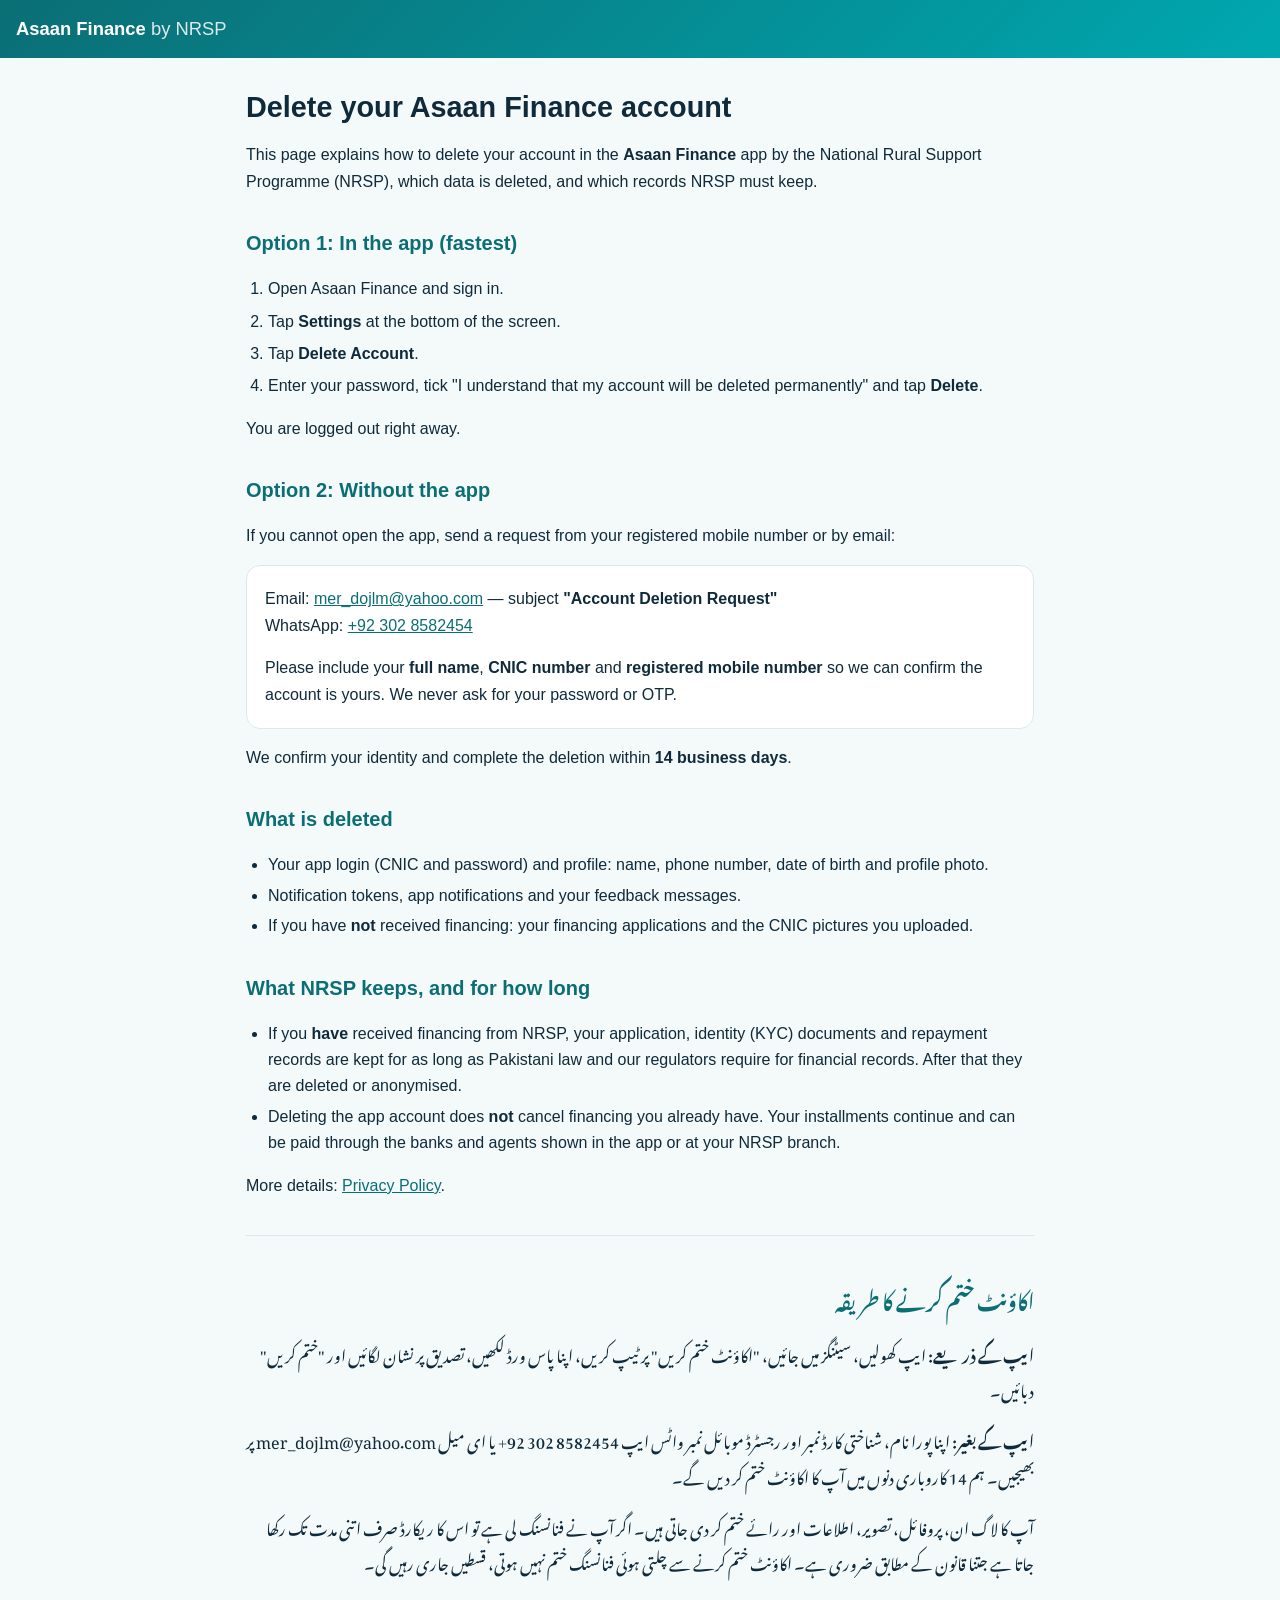
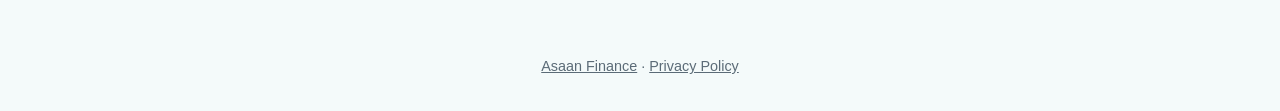
==== docs/delete-account.html @ 81b17ba1 "Add public privacy policy and account deletion pages (GitHub Pages) docs/ is served by GitHub Pages " ====
<!DOCTYPE html>
<html lang="en">
<head>
<meta charset="UTF-8">
<meta name="viewport" content="width=device-width, initial-scale=1.0">
<title>Delete Your Account - Asaan Finance (NRSP)</title>
<meta name="description" content="How to delete your Asaan Finance account and data, what is deleted and what NRSP keeps.">
<link rel="preconnect" href="https://fonts.googleapis.com">
<link href="https://fonts.googleapis.com/css2?family=Noto+Nastaliq+Urdu:wght@400;600&display=swap" rel="stylesheet">
<link rel="stylesheet" href="style.css">
</head>
<body>
<header class="top">
  <a class="brand" href="index.html">Asaan Finance <span>by NRSP</span></a>
</header>
<main>
<h1>Delete your Asaan Finance account</h1>
<p>This page explains how to delete your account in the <strong>Asaan Finance</strong> app by the National Rural Support Programme (NRSP), which data is deleted, and which records NRSP must keep.</p>

<h2>Option 1: In the app (fastest)</h2>
<ol class="steps">
  <li>Open Asaan Finance and sign in.</li>
  <li>Tap <strong>Settings</strong> at the bottom of the screen.</li>
  <li>Tap <strong>Delete Account</strong>.</li>
  <li>Enter your password, tick &quot;I understand that my account will be deleted permanently&quot; and tap <strong>Delete</strong>.</li>
</ol>
<p>You are logged out right away.</p>

<h2>Option 2: Without the app</h2>
<p>If you cannot open the app, send a request from your registered mobile number or by email:</p>
<div class="card">
  <p>Email: <a href="mailto:mer_dojlm@yahoo.com?subject=Account%20Deletion%20Request">mer_dojlm@yahoo.com</a> &mdash; subject <strong>&quot;Account Deletion Request&quot;</strong><br>
  WhatsApp: <a href="https://wa.me/923028582454">+92 302 8582454</a></p>
  <p>Please include your <strong>full name</strong>, <strong>CNIC number</strong> and <strong>registered mobile number</strong> so we can confirm the account is yours. We never ask for your password or OTP.</p>
</div>
<p>We confirm your identity and complete the deletion within <strong>14 business days</strong>.</p>

<h2>What is deleted</h2>
<ul>
  <li>Your app login (CNIC and password) and profile: name, phone number, date of birth and profile photo.</li>
  <li>Notification tokens, app notifications and your feedback messages.</li>
  <li>If you have <strong>not</strong> received financing: your financing applications and the CNIC pictures you uploaded.</li>
</ul>

<h2>What NRSP keeps, and for how long</h2>
<ul>
  <li>If you <strong>have</strong> received financing from NRSP, your application, identity (KYC) documents and repayment records are kept for as long as Pakistani law and our regulators require for financial records. After that they are deleted or anonymised.</li>
  <li>Deleting the app account does <strong>not</strong> cancel financing you already have. Your installments continue and can be paid through the banks and agents shown in the app or at your NRSP branch.</li>
</ul>

<p>More details: <a href="privacy-policy.html">Privacy Policy</a>.</p>

<section class="ur" dir="rtl" lang="ur">
  <h2>اکاؤنٹ ختم کرنے کا طریقہ</h2>
  <p><strong>ایپ کے ذریعے:</strong> ایپ کھولیں، سیٹنگز میں جائیں، &quot;اکاؤنٹ ختم کریں&quot; پر ٹیپ کریں، اپنا پاس ورڈ لکھیں، تصدیق پر نشان لگائیں اور &quot;ختم کریں&quot; دبائیں۔</p>
  <p><strong>ایپ کے بغیر:</strong> اپنا پورا نام، شناختی کارڈ نمبر اور رجسٹرڈ موبائل نمبر واٹس ایپ <span dir="ltr">+92 302 8582454</span> یا ای میل <span dir="ltr">mer_dojlm@yahoo.com</span> پر بھیجیں۔ ہم 14 کاروباری دنوں میں آپ کا اکاؤنٹ ختم کر دیں گے۔</p>
  <p>آپ کا لاگ ان، پروفائل، تصویر، اطلاعات اور رائے ختم کر دی جاتی ہیں۔ اگر آپ نے فنانسنگ لی ہے تو اس کا ریکارڈ صرف اتنی مدت تک رکھا جاتا ہے جتنا قانون کے مطابق ضروری ہے۔ اکاؤنٹ ختم کرنے سے چلتی ہوئی فنانسنگ ختم نہیں ہوتی، قسطیں جاری رہیں گی۔</p>
</section>
</main>
<footer class="foot"><a href="index.html">Asaan Finance</a> &middot; <a href="privacy-policy.html">Privacy Policy</a></footer>
</body>
</html>
---- docs/style.css ----
/* Asaan Finance public pages (GitHub Pages) */
:root {
  --bg: #f4fafa;
  --card: #ffffff;
  --text: #0f2a3a;
  --muted: #5b6b77;
  --teal: #0b6e75;
  --teal-2: #00a8b0;
  --line: #dce9ea;
}
@media (prefers-color-scheme: dark) {
  :root {
    --bg: #101719;
    --card: #182225;
    --text: #e8eef1;
    --muted: #9fb0ba;
    --teal: #57d0d6;
    --teal-2: #2fc9cf;
    --line: #26363a;
  }
}
* { box-sizing: border-box; }
body {
  margin: 0;
  background: var(--bg);
  color: var(--text);
  font: 16px/1.65 "Segoe UI", Roboto, Arial, sans-serif;
}
.top {
  background: linear-gradient(135deg, #0b6e75, #00a8b0);
  padding: 14px 16px;
}
.brand { color: #fff; font-weight: 700; font-size: 1.15rem; text-decoration: none; }
.brand span { font-weight: 400; opacity: .85; }
main { max-width: 820px; margin: 0 auto; padding: 24px 16px 40px; }
h1 { font-size: 1.8rem; line-height: 1.25; margin: 8px 0 12px; }
h2 { font-size: 1.25rem; margin: 32px 0 10px; color: var(--teal); }
h3 { font-size: 1.05rem; margin: 20px 0 6px; }
a { color: var(--teal); }
ul, ol { padding-inline-start: 22px; }
li { margin: 4px 0; }
.muted { color: var(--muted); }
.card {
  background: var(--card);
  border: 1px solid var(--line);
  border-radius: 14px;
  padding: 4px 18px;
}
.steps li { margin: 6px 0; }
.hero p { font-size: 1.05rem; }
.links { display: grid; grid-template-columns: repeat(auto-fit, minmax(240px, 1fr)); gap: 12px; margin-top: 20px; }
.tile {
  display: block;
  background: var(--card);
  border: 1px solid var(--line);
  border-radius: 14px;
  padding: 16px 18px;
  text-decoration: none;
  color: var(--text);
}
.tile strong { display: block; color: var(--teal); font-size: 1.05rem; }
.tile span { color: var(--muted); font-size: .95rem; }
.ur {
  font-family: "Noto Nastaliq Urdu", "Jameel Noori Nastaleeq", serif;
  line-height: 2.2;
}
section.ur {
  margin-top: 36px;
  border-top: 1px solid var(--line);
  padding-top: 8px;
}
.hero .ur { font-size: 1.4rem; color: var(--teal); margin-top: 6px; }
.foot { text-align: center; color: var(--muted); font-size: .9rem; padding: 20px 16px 32px; }
.foot a { color: var(--muted); }
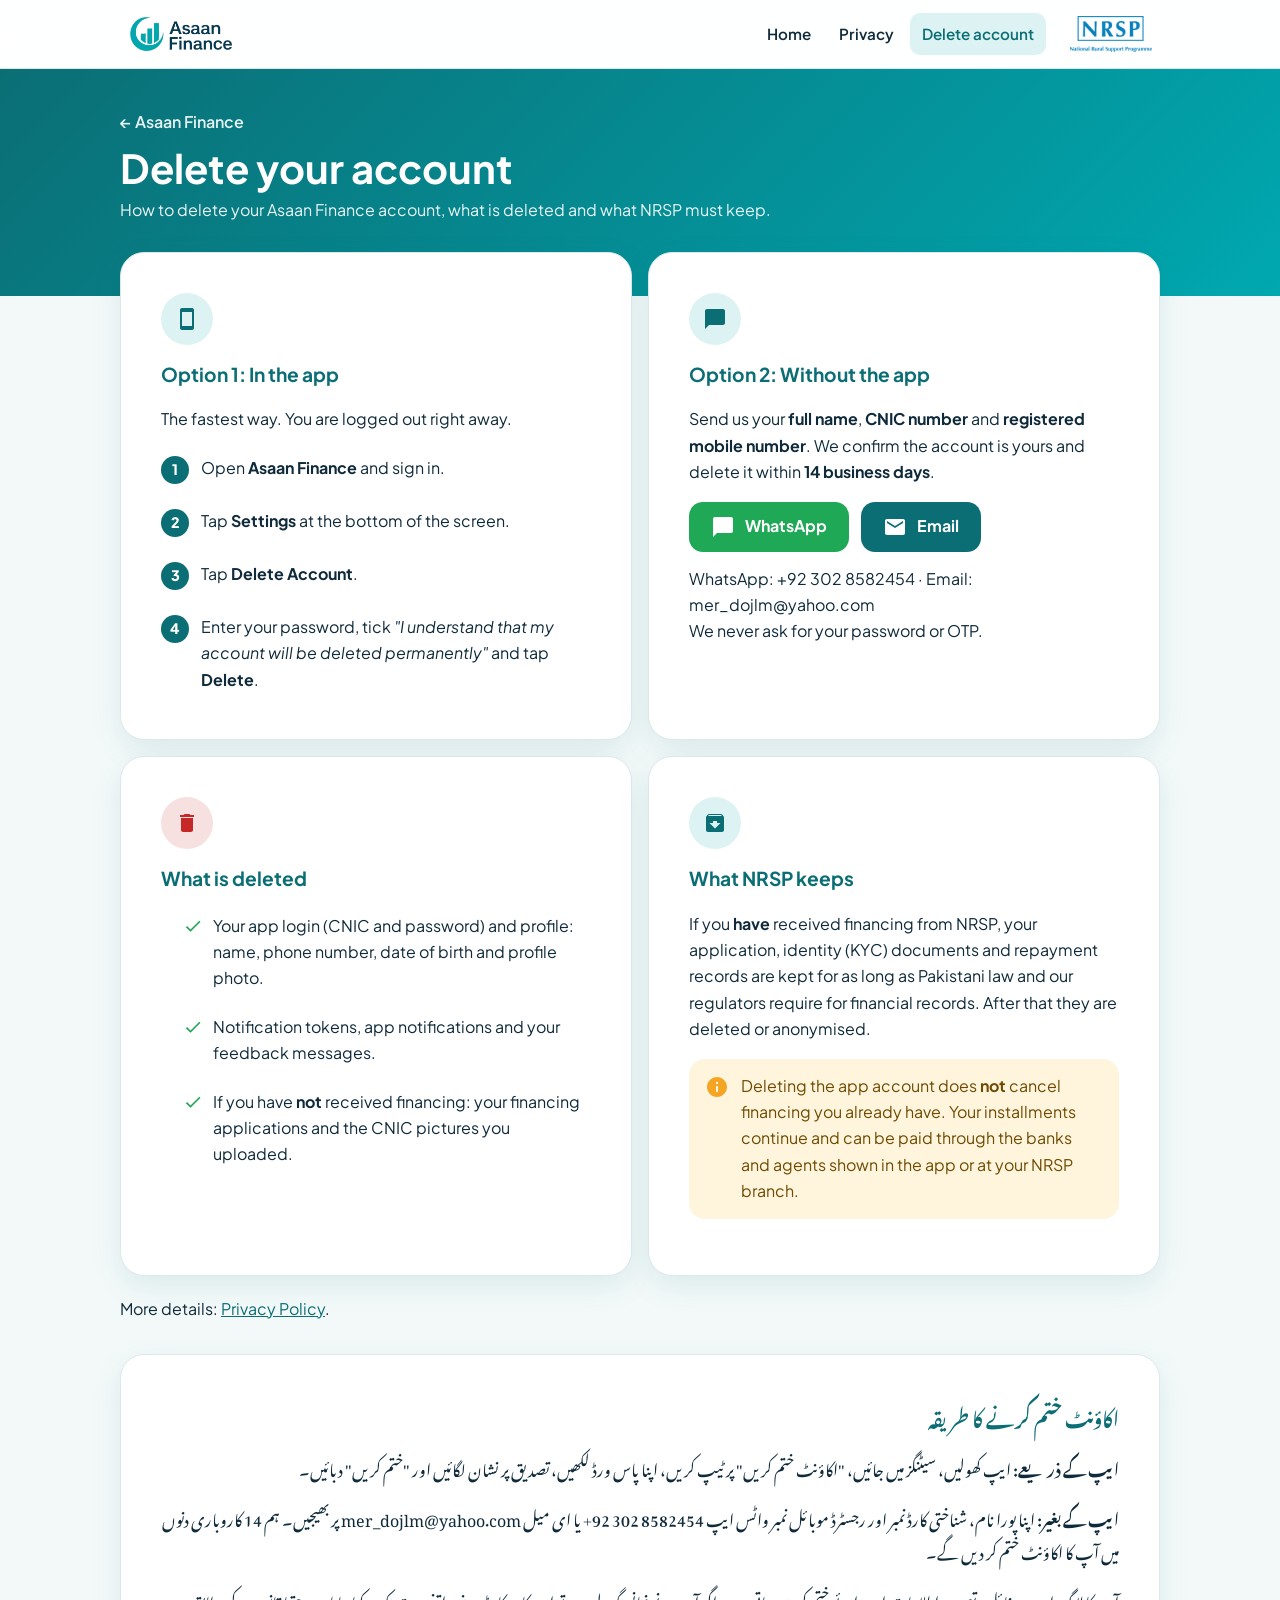
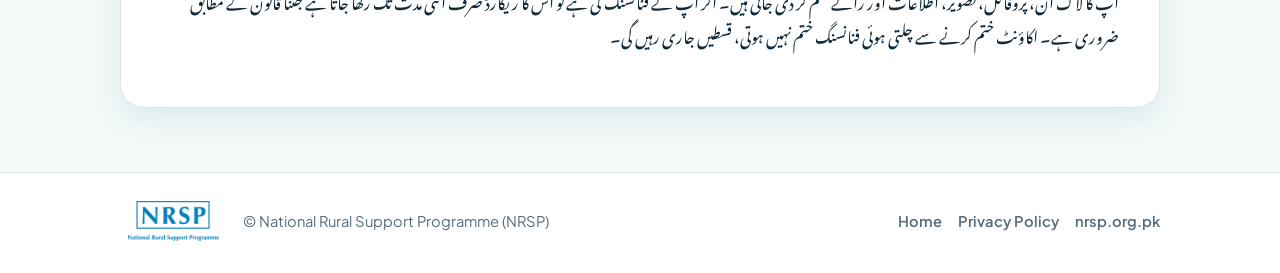
==== commit 8824d1fd: "Redesign the public pages in the app's look, with NRSP branding - Home page: teal hero with app scre" ====
--- a/docs/delete-account.html
+++ b/docs/delete-account.html
@@ -3,60 +3,114 @@
 <head>
 <meta charset="UTF-8">
 <meta name="viewport" content="width=device-width, initial-scale=1.0">
-<title>Delete Your Account - Asaan Finance (NRSP)</title>
+<title>Delete Your Account - Asaan Finance by NRSP</title>
 <meta name="description" content="How to delete your Asaan Finance account and data, what is deleted and what NRSP keeps.">
+<meta name="theme-color" content="#0b6e75">
+<link rel="icon" type="image/png" href="assets/favicon.png">
+<link rel="apple-touch-icon" href="assets/apple-touch-icon.png">
 <link rel="preconnect" href="https://fonts.googleapis.com">
-<link href="https://fonts.googleapis.com/css2?family=Noto+Nastaliq+Urdu:wght@400;600&display=swap" rel="stylesheet">
+<link rel="preconnect" href="https://fonts.gstatic.com" crossorigin>
+<link href="https://fonts.googleapis.com/css2?family=Plus+Jakarta+Sans:wght@400;500;600;700;800&family=Noto+Nastaliq+Urdu:wght@500;700&display=swap" rel="stylesheet">
 <link rel="stylesheet" href="style.css">
 </head>
 <body>
-<header class="top">
-  <a class="brand" href="index.html">Asaan Finance <span>by NRSP</span></a>
+<svg width="0" height="0" style="position:absolute" aria-hidden="true">
+  <symbol id="i-phone" viewBox="0 0 24 24"><path d="M17 1.01 7 1c-1.1 0-2 .9-2 2v18c0 1.1.9 2 2 2h10c1.1 0 2-.9 2-2V3c0-1.1-.9-1.99-2-1.99zM17 19H7V5h10v14z"/></symbol>
+  <symbol id="i-chat" viewBox="0 0 24 24"><path d="M20 2H4c-1.1 0-1.99.9-1.99 2L2 22l4-4h14c1.1 0 2-.9 2-2V4c0-1.1-.9-2-2-2z"/></symbol>
+  <symbol id="i-mail" viewBox="0 0 24 24"><path d="M20 4H4c-1.1 0-1.99.9-1.99 2L2 18c0 1.1.9 2 2 2h16c1.1 0 2-.9 2-2V6c0-1.1-.9-2-2-2zm0 4-8 5-8-5V6l8 5 8-5v2z"/></symbol>
+  <symbol id="i-check" viewBox="0 0 24 24"><path d="M9 16.17 4.83 12l-1.42 1.41L9 19 21 7l-1.41-1.41z"/></symbol>
+  <symbol id="i-info" viewBox="0 0 24 24"><path d="M12 2C6.48 2 2 6.48 2 12s4.48 10 10 10 10-4.48 10-10S17.52 2 12 2zm1 15h-2v-6h2v6zm0-8h-2V7h2v2z"/></symbol>
+  <symbol id="i-trash" viewBox="0 0 24 24"><path d="M6 19c0 1.1.9 2 2 2h8c1.1 0 2-.9 2-2V7H6v12zM19 4h-3.5l-1-1h-5l-1 1H5v2h14V4z"/></symbol>
+  <symbol id="i-archive" viewBox="0 0 24 24"><path d="M20.54 5.23 19.15 3.55C18.88 3.21 18.47 3 18 3H6c-.47 0-.88.21-1.16.55L3.46 5.23C3.17 5.57 3 6.02 3 6.5V19c0 1.1.9 2 2 2h14c1.1 0 2-.9 2-2V6.5c0-.48-.17-.93-.46-1.27zM12 17.5 6.5 12H10v-2h4v2h3.5L12 17.5zM5.12 5l.81-1h12l.94 1H5.12z"/></symbol>
+</svg>
+
+<header class="site-header">
+  <div class="wrap">
+    <a class="logo-chip" href="index.html" aria-label="Asaan Finance home"><img src="assets/asaan-finance-logo.png" alt="Asaan Finance"></a>
+    <nav class="nav" aria-label="Main">
+      <a href="index.html">Home</a>
+      <a href="privacy-policy.html">Privacy</a>
+      <a href="delete-account.html" aria-current="page">Delete account</a>
+    </nav>
+    <span class="nrsp-chip"><img src="assets/nrsp-logo.png" alt="National Rural Support Programme (NRSP)"></span>
+  </div>
 </header>
-<main>
-<h1>Delete your Asaan Finance account</h1>
-<p>This page explains how to delete your account in the <strong>Asaan Finance</strong> app by the National Rural Support Programme (NRSP), which data is deleted, and which records NRSP must keep.</p>
 
-<h2>Option 1: In the app (fastest)</h2>
-<ol class="steps">
-  <li>Open Asaan Finance and sign in.</li>
-  <li>Tap <strong>Settings</strong> at the bottom of the screen.</li>
-  <li>Tap <strong>Delete Account</strong>.</li>
-  <li>Enter your password, tick &quot;I understand that my account will be deleted permanently&quot; and tap <strong>Delete</strong>.</li>
-</ol>
-<p>You are logged out right away.</p>
+<section class="page-hero">
+  <div class="wrap">
+    <a class="back" href="index.html">&larr; Asaan Finance</a>
+    <h1>Delete your account</h1>
+    <p>How to delete your Asaan Finance account, what is deleted and what NRSP must keep.</p>
+  </div>
+</section>
 
-<h2>Option 2: Without the app</h2>
-<p>If you cannot open the app, send a request from your registered mobile number or by email:</p>
-<div class="card">
-  <p>Email: <a href="mailto:mer_dojlm@yahoo.com?subject=Account%20Deletion%20Request">mer_dojlm@yahoo.com</a> &mdash; subject <strong>&quot;Account Deletion Request&quot;</strong><br>
-  WhatsApp: <a href="https://wa.me/923028582454">+92 302 8582454</a></p>
-  <p>Please include your <strong>full name</strong>, <strong>CNIC number</strong> and <strong>registered mobile number</strong> so we can confirm the account is yours. We never ask for your password or OTP.</p>
-</div>
-<p>We confirm your identity and complete the deletion within <strong>14 business days</strong>.</p>
+<main class="wrap doc">
+  <div class="grid grid-2">
+    <article class="doc-card">
+      <span class="icon-circle"><svg class="icon"><use href="#i-phone"/></svg></span>
+      <h2 style="margin-top:14px">Option 1: In the app</h2>
+      <p class="muted">The fastest way. You are logged out right away.</p>
+      <ol class="list-steps">
+        <li><span class="num">1</span><div>Open <strong>Asaan Finance</strong> and sign in.</div></li>
+        <li><span class="num">2</span><div>Tap <strong>Settings</strong> at the bottom of the screen.</div></li>
+        <li><span class="num">3</span><div>Tap <strong>Delete Account</strong>.</div></li>
+        <li><span class="num">4</span><div>Enter your password, tick <em>&quot;I understand that my account will be deleted permanently&quot;</em> and tap <strong>Delete</strong>.</div></li>
+      </ol>
+    </article>
 
-<h2>What is deleted</h2>
-<ul>
-  <li>Your app login (CNIC and password) and profile: name, phone number, date of birth and profile photo.</li>
-  <li>Notification tokens, app notifications and your feedback messages.</li>
-  <li>If you have <strong>not</strong> received financing: your financing applications and the CNIC pictures you uploaded.</li>
-</ul>
+    <article class="doc-card">
+      <span class="icon-circle"><svg class="icon"><use href="#i-chat"/></svg></span>
+      <h2 style="margin-top:14px">Option 2: Without the app</h2>
+      <p class="muted">Send us your <strong>full name</strong>, <strong>CNIC number</strong> and <strong>registered mobile number</strong>. We confirm the account is yours and delete it within <strong>14 business days</strong>.</p>
+      <div class="btns" style="margin-top:16px">
+        <a class="btn btn-green" href="https://wa.me/923028582454?text=Account%20Deletion%20Request"><svg class="icon"><use href="#i-chat"/></svg>WhatsApp</a>
+        <a class="btn btn-teal" href="mailto:mer_dojlm@yahoo.com?subject=Account%20Deletion%20Request"><svg class="icon"><use href="#i-mail"/></svg>Email</a>
+      </div>
+      <p class="muted" style="margin-top:14px">WhatsApp: +92 302 8582454 &middot; Email: mer_dojlm@yahoo.com<br>We never ask for your password or OTP.</p>
+    </article>
+  </div>
 
-<h2>What NRSP keeps, and for how long</h2>
-<ul>
-  <li>If you <strong>have</strong> received financing from NRSP, your application, identity (KYC) documents and repayment records are kept for as long as Pakistani law and our regulators require for financial records. After that they are deleted or anonymised.</li>
-  <li>Deleting the app account does <strong>not</strong> cancel financing you already have. Your installments continue and can be paid through the banks and agents shown in the app or at your NRSP branch.</li>
-</ul>
+  <div class="grid grid-2" style="margin-top:16px">
+    <article class="doc-card">
+      <span class="icon-circle red"><svg class="icon"><use href="#i-trash"/></svg></span>
+      <h2 style="margin-top:14px">What is deleted</h2>
+      <ul class="checks">
+        <li><svg class="icon"><use href="#i-check"/></svg><span>Your app login (CNIC and password) and profile: name, phone number, date of birth and profile photo.</span></li>
+        <li><svg class="icon"><use href="#i-check"/></svg><span>Notification tokens, app notifications and your feedback messages.</span></li>
+        <li><svg class="icon"><use href="#i-check"/></svg><span>If you have <strong>not</strong> received financing: your financing applications and the CNIC pictures you uploaded.</span></li>
+      </ul>
+    </article>
 
-<p>More details: <a href="privacy-policy.html">Privacy Policy</a>.</p>
+    <article class="doc-card">
+      <span class="icon-circle"><svg class="icon"><use href="#i-archive"/></svg></span>
+      <h2 style="margin-top:14px">What NRSP keeps</h2>
+      <p>If you <strong>have</strong> received financing from NRSP, your application, identity (KYC) documents and repayment records are kept for as long as Pakistani law and our regulators require for financial records. After that they are deleted or anonymised.</p>
+      <div class="note"><svg class="icon"><use href="#i-info"/></svg><div>Deleting the app account does <strong>not</strong> cancel financing you already have. Your installments continue and can be paid through the banks and agents shown in the app or at your NRSP branch.</div></div>
+    </article>
+  </div>
 
-<section class="ur" dir="rtl" lang="ur">
-  <h2>اکاؤنٹ ختم کرنے کا طریقہ</h2>
-  <p><strong>ایپ کے ذریعے:</strong> ایپ کھولیں، سیٹنگز میں جائیں، &quot;اکاؤنٹ ختم کریں&quot; پر ٹیپ کریں، اپنا پاس ورڈ لکھیں، تصدیق پر نشان لگائیں اور &quot;ختم کریں&quot; دبائیں۔</p>
-  <p><strong>ایپ کے بغیر:</strong> اپنا پورا نام، شناختی کارڈ نمبر اور رجسٹرڈ موبائل نمبر واٹس ایپ <span dir="ltr">+92 302 8582454</span> یا ای میل <span dir="ltr">mer_dojlm@yahoo.com</span> پر بھیجیں۔ ہم 14 کاروباری دنوں میں آپ کا اکاؤنٹ ختم کر دیں گے۔</p>
-  <p>آپ کا لاگ ان، پروفائل، تصویر، اطلاعات اور رائے ختم کر دی جاتی ہیں۔ اگر آپ نے فنانسنگ لی ہے تو اس کا ریکارڈ صرف اتنی مدت تک رکھا جاتا ہے جتنا قانون کے مطابق ضروری ہے۔ اکاؤنٹ ختم کرنے سے چلتی ہوئی فنانسنگ ختم نہیں ہوتی، قسطیں جاری رہیں گی۔</p>
-</section>
+  <p style="margin-top:20px">More details: <a href="privacy-policy.html">Privacy Policy</a>.</p>
+
+  <section class="ur-block" dir="rtl" lang="ur">
+    <article class="doc-card ur">
+      <h2 style="margin-top:0">اکاؤنٹ ختم کرنے کا طریقہ</h2>
+      <p><strong>ایپ کے ذریعے:</strong> ایپ کھولیں، سیٹنگز میں جائیں، &quot;اکاؤنٹ ختم کریں&quot; پر ٹیپ کریں، اپنا پاس ورڈ لکھیں، تصدیق پر نشان لگائیں اور &quot;ختم کریں&quot; دبائیں۔</p>
+      <p><strong>ایپ کے بغیر:</strong> اپنا پورا نام، شناختی کارڈ نمبر اور رجسٹرڈ موبائل نمبر واٹس ایپ <bdi dir="ltr" style="white-space:nowrap">+92 302 8582454</bdi> یا ای میل <bdi dir="ltr">mer_dojlm@yahoo.com</bdi> پر بھیجیں۔ ہم 14 کاروباری دنوں میں آپ کا اکاؤنٹ ختم کر دیں گے۔</p>
+      <p>آپ کا لاگ ان، پروفائل، تصویر، اطلاعات اور رائے ختم کر دی جاتی ہیں۔ اگر آپ نے فنانسنگ لی ہے تو اس کا ریکارڈ صرف اتنی مدت تک رکھا جاتا ہے جتنا قانون کے مطابق ضروری ہے۔ اکاؤنٹ ختم کرنے سے چلتی ہوئی فنانسنگ ختم نہیں ہوتی، قسطیں جاری رہیں گی۔</p>
+    </article>
+  </section>
 </main>
-<footer class="foot"><a href="index.html">Asaan Finance</a> &middot; <a href="privacy-policy.html">Privacy Policy</a></footer>
+
+<footer class="site-footer">
+  <div class="wrap">
+    <span class="chip"><img src="assets/nrsp-logo.png" alt="National Rural Support Programme (NRSP)"></span>
+    <span>&copy; National Rural Support Programme (NRSP)</span>
+    <nav aria-label="Footer">
+      <a href="index.html">Home</a>
+      <a href="privacy-policy.html">Privacy Policy</a>
+      <a href="https://nrsp.org.pk">nrsp.org.pk</a>
+    </nav>
+  </div>
+</footer>
 </body>
 </html>
--- a/docs/style.css
+++ b/docs/style.css
@@ -1,74 +1,275 @@
-/* Asaan Finance public pages (GitHub Pages) */
+/* Asaan Finance public pages (GitHub Pages). Same look as the app: teal gradient, rounded cards,
+   soft teal icon circles, amber notes. Light and dark mode. */
 :root {
-  --bg: #f4fafa;
-  --card: #ffffff;
+  --bg: #f3f9f9;
+  --surface: #ffffff;
+  --surface-2: #e9f6f6;
   --text: #0f2a3a;
-  --muted: #5b6b77;
-  --teal: #0b6e75;
-  --teal-2: #00a8b0;
-  --line: #dce9ea;
+  --muted: #586b78;
+  --line: #dbe9ea;
+  --teal: #00a8b0;
+  --teal-deep: #0b6e75;
+  --teal-soft: #ddf3f3;
+  --on-teal: #ffffff;
+  --amber-bg: #fff5dd;
+  --amber-text: #6f4a00;
+  --amber-icon: #f5a524;
+  --green: #1fa855;
+  --red: #c62828;
+  --shadow: 0 10px 30px rgba(11, 110, 117, .10);
+  --radius: 20px;
 }
 @media (prefers-color-scheme: dark) {
   :root {
-    --bg: #101719;
-    --card: #182225;
-    --text: #e8eef1;
-    --muted: #9fb0ba;
-    --teal: #57d0d6;
-    --teal-2: #2fc9cf;
-    --line: #26363a;
+    --bg: #0e1517;
+    --surface: #172225;
+    --surface-2: #1c2a2e;
+    --text: #e9f0f2;
+    --muted: #9fb1bb;
+    --line: #26373b;
+    --teal: #3ccfd5;
+    --teal-deep: #7fdcdf;
+    --teal-soft: #13353a;
+    --amber-bg: #2d2513;
+    --amber-text: #f2c875;
+    --red: #ef7c7c;
+    --shadow: 0 10px 30px rgba(0, 0, 0, .35);
   }
 }
+
 * { box-sizing: border-box; }
+html { scroll-behavior: smooth; }
 body {
   margin: 0;
   background: var(--bg);
   color: var(--text);
-  font: 16px/1.65 "Segoe UI", Roboto, Arial, sans-serif;
-}
-.top {
-  background: linear-gradient(135deg, #0b6e75, #00a8b0);
-  padding: 14px 16px;
-}
-.brand { color: #fff; font-weight: 700; font-size: 1.15rem; text-decoration: none; }
-.brand span { font-weight: 400; opacity: .85; }
-main { max-width: 820px; margin: 0 auto; padding: 24px 16px 40px; }
-h1 { font-size: 1.8rem; line-height: 1.25; margin: 8px 0 12px; }
-h2 { font-size: 1.25rem; margin: 32px 0 10px; color: var(--teal); }
-h3 { font-size: 1.05rem; margin: 20px 0 6px; }
-a { color: var(--teal); }
-ul, ol { padding-inline-start: 22px; }
-li { margin: 4px 0; }
-.muted { color: var(--muted); }
-.card {
-  background: var(--card);
-  border: 1px solid var(--line);
-  border-radius: 14px;
-  padding: 4px 18px;
-}
-.steps li { margin: 6px 0; }
-.hero p { font-size: 1.05rem; }
-.links { display: grid; grid-template-columns: repeat(auto-fit, minmax(240px, 1fr)); gap: 12px; margin-top: 20px; }
-.tile {
-  display: block;
-  background: var(--card);
-  border: 1px solid var(--line);
-  border-radius: 14px;
-  padding: 16px 18px;
-  text-decoration: none;
-  color: var(--text);
-}
-.tile strong { display: block; color: var(--teal); font-size: 1.05rem; }
-.tile span { color: var(--muted); font-size: .95rem; }
+  font: 16px/1.65 "Plus Jakarta Sans", "Segoe UI", Roboto, Arial, sans-serif;
+  -webkit-font-smoothing: antialiased;
+}
+img { max-width: 100%; display: block; }
+a { color: var(--teal-deep); }
+.wrap { width: 100%; max-width: 1080px; margin: 0 auto; padding: 0 20px; }
 .ur {
   font-family: "Noto Nastaliq Urdu", "Jameel Noori Nastaleeq", serif;
-  line-height: 2.2;
-}
-section.ur {
-  margin-top: 36px;
-  border-top: 1px solid var(--line);
-  padding-top: 8px;
-}
-.hero .ur { font-size: 1.4rem; color: var(--teal); margin-top: 6px; }
-.foot { text-align: center; color: var(--muted); font-size: .9rem; padding: 20px 16px 32px; }
-.foot a { color: var(--muted); }
+  line-height: 2.1;
+}
+.icon { width: 24px; height: 24px; fill: currentColor; flex: none; }
+
+/* ---------- Header ---------- */
+.site-header {
+  position: sticky; top: 0; z-index: 10;
+  background: color-mix(in srgb, var(--surface) 92%, transparent);
+  backdrop-filter: blur(10px);
+  border-bottom: 1px solid var(--line);
+}
+.site-header .wrap { display: flex; align-items: center; gap: 16px; min-height: 68px; }
+.logo-chip {
+  display: inline-flex; align-items: center;
+  background: #fff; border-radius: 12px; padding: 6px 10px;
+}
+.logo-chip img { height: 34px; width: auto; }
+.nav { margin-left: auto; display: flex; gap: 4px; flex-wrap: wrap; }
+.nav a {
+  color: var(--text); text-decoration: none; font-weight: 600; font-size: .95rem;
+  padding: 8px 12px; border-radius: 10px;
+}
+.nav a:hover, .nav a[aria-current="page"] { background: var(--teal-soft); color: var(--teal-deep); }
+.nrsp-chip { display: none; }
+@media (max-width: 560px) {
+  .site-header .wrap { flex-wrap: wrap; gap: 6px; padding-top: 8px; padding-bottom: 6px; }
+  .logo-chip img { height: 30px; }
+  .nav { margin-left: 0; width: 100%; justify-content: space-between; flex-wrap: nowrap; }
+  .nav a { padding: 6px 10px; font-size: .9rem; }
+}
+@media (min-width: 860px) {
+  .nrsp-chip { display: inline-flex; background: #fff; border-radius: 10px; padding: 4px 8px; }
+  .nrsp-chip img { height: 36px; width: auto; }
+}
+
+/* ---------- Hero ---------- */
+.hero {
+  position: relative; overflow: hidden;
+  background: linear-gradient(135deg, #0b6e75 0%, #00a8b0 100%);
+  color: var(--on-teal);
+}
+.hero::before, .hero::after {
+  content: ""; position: absolute; border-radius: 50%;
+  background: rgba(255, 255, 255, .08);
+}
+.hero::before { width: 520px; height: 520px; right: -120px; top: -160px; }
+.hero::after { width: 300px; height: 300px; left: -120px; bottom: -160px; }
+.hero .wrap {
+  position: relative; z-index: 1;
+  display: grid; grid-template-columns: 1.05fr .95fr; gap: 24px; align-items: center;
+  padding-top: 56px; padding-bottom: 56px;
+}
+.pill {
+  display: inline-flex; align-items: center; gap: 8px;
+  background: rgba(255, 255, 255, .16); color: #fff;
+  padding: 6px 14px; border-radius: 999px; font-size: .9rem; font-weight: 600;
+}
+.hero h1 { font-size: clamp(2rem, 5vw, 3.2rem); line-height: 1.12; margin: 18px 0 6px; letter-spacing: -.02em; }
+.hero .ur { font-size: clamp(1.4rem, 3.4vw, 2rem); margin: 0 0 10px; opacity: .95; text-align: left; }
+.hero p.lead { font-size: 1.1rem; max-width: 520px; opacity: .95; margin: 0 0 24px; }
+.btns { display: flex; gap: 12px; flex-wrap: wrap; }
+.btn {
+  display: inline-flex; align-items: center; gap: 10px;
+  min-height: 50px; padding: 0 22px; border-radius: 14px;
+  font-weight: 700; text-decoration: none; font-size: 1rem;
+}
+.btn-white { background: #fff; color: #0b6e75; box-shadow: 0 8px 20px rgba(0, 0, 0, .15); }
+.btn-ghost { border: 2px solid rgba(255, 255, 255, .7); color: #fff; }
+.btn-teal { background: var(--teal-deep); color: #fff; }
+@media (prefers-color-scheme: dark) { .btn-teal { background: #0b6e75; } }
+.btn-green { background: var(--green); color: #fff; }
+.btn small { display: block; font-size: .72rem; font-weight: 600; opacity: .8; line-height: 1; }
+.btn span { line-height: 1.15; }
+.phones { position: relative; height: 470px; }
+.phones img {
+  position: absolute; width: 210px; height: auto;
+  filter: drop-shadow(0 18px 30px rgba(0, 0, 0, .25));
+}
+.phones .p1 { left: 4%; top: 46px; transform: rotate(-6deg); }
+.phones .p2 { left: 32%; top: 0; z-index: 2; width: 230px; }
+.phones .p3 { left: 62%; top: 46px; transform: rotate(6deg); }
+@media (max-width: 860px) {
+  .hero .wrap { grid-template-columns: 1fr; padding-top: 40px; padding-bottom: 32px; }
+  .phones { height: 360px; }
+  .phones img { width: 160px; }
+  .phones .p2 { width: 175px; }
+}
+@media (max-width: 480px) {
+  .phones { height: 300px; }
+  .phones img { width: 130px; }
+  .phones .p2 { width: 145px; left: 30%; }
+  .phones .p1 { left: 0; }
+  .phones .p3 { left: auto; right: 0; }
+}
+
+/* ---------- Trust strip ---------- */
+.trust { margin-top: -28px; position: relative; z-index: 2; }
+.trust .row {
+  display: grid; grid-template-columns: repeat(3, 1fr); gap: 12px;
+  background: var(--surface); border: 1px solid var(--line); border-radius: var(--radius);
+  box-shadow: var(--shadow); padding: 16px;
+}
+.trust .item { display: flex; align-items: center; gap: 12px; font-weight: 700; }
+.trust .item span { display: block; font-weight: 500; color: var(--muted); font-size: .9rem; }
+@media (max-width: 760px) { .trust .row { grid-template-columns: 1fr; } }
+
+/* ---------- Sections ---------- */
+section.block { padding: 64px 0 8px; }
+.section-title { font-size: clamp(1.5rem, 3vw, 2rem); margin: 0 0 6px; letter-spacing: -.01em; }
+.section-sub { color: var(--muted); margin: 0 0 28px; max-width: 620px; }
+.grid { display: grid; gap: 16px; }
+.grid-3 { grid-template-columns: repeat(3, 1fr); }
+.grid-2 { grid-template-columns: repeat(2, 1fr); }
+@media (max-width: 860px) { .grid-3 { grid-template-columns: repeat(2, 1fr); } }
+@media (max-width: 600px) { .grid-3, .grid-2 { grid-template-columns: 1fr; } }
+.card {
+  background: var(--surface); border: 1px solid var(--line); border-radius: var(--radius);
+  padding: 22px;
+}
+.card h3 { margin: 14px 0 6px; font-size: 1.08rem; }
+.card p { margin: 0; color: var(--muted); }
+.icon-circle {
+  width: 52px; height: 52px; border-radius: 50%;
+  display: grid; place-items: center;
+  background: var(--teal-soft); color: var(--teal-deep);
+}
+.icon-circle.red { background: color-mix(in srgb, var(--red) 14%, transparent); color: var(--red); }
+.icon-circle.green { background: color-mix(in srgb, var(--green) 16%, transparent); color: var(--green); }
+
+/* Steps */
+.steps { counter-reset: s; display: grid; gap: 14px; grid-template-columns: repeat(4, 1fr); }
+@media (max-width: 860px) { .steps { grid-template-columns: repeat(2, 1fr); } }
+@media (max-width: 520px) { .steps { grid-template-columns: 1fr; } }
+.step { position: relative; }
+.num {
+  flex: none;
+  width: 34px; height: 34px; border-radius: 50%;
+  display: grid; place-items: center;
+  background: var(--teal-deep); color: #fff; font-weight: 800;
+}
+@media (prefers-color-scheme: dark) { .num { color: #0f2a3a; } }
+.list-steps { list-style: none; padding: 0; margin: 14px 0 0; display: grid; gap: 12px; }
+.list-steps li { display: flex; gap: 12px; align-items: flex-start; color: var(--text); }
+.list-steps .num { width: 28px; height: 28px; font-size: .9rem; margin-top: 1px; }
+
+/* Notes */
+.note {
+  display: flex; gap: 12px; align-items: flex-start;
+  background: var(--amber-bg); color: var(--amber-text);
+  border-radius: 16px; padding: 14px 16px; margin: 16px 0;
+}
+.note .icon { color: var(--amber-icon); margin-top: 2px; }
+.checks { list-style: none; padding: 0; margin: 12px 0 0; display: grid; gap: 10px; }
+.checks li { display: flex; gap: 10px; align-items: flex-start; }
+.checks .icon { width: 20px; height: 20px; margin-top: 3px; color: var(--green); }
+
+/* Link tiles */
+.tile {
+  display: flex; gap: 16px; align-items: center;
+  background: var(--surface); border: 1px solid var(--line); border-radius: var(--radius);
+  padding: 20px; text-decoration: none; color: var(--text);
+  transition: transform .15s ease, box-shadow .15s ease;
+}
+.tile:hover { transform: translateY(-2px); box-shadow: var(--shadow); }
+.tile strong { display: block; font-size: 1.05rem; }
+.tile span { color: var(--muted); font-size: .95rem; }
+
+/* Contact */
+.contact {
+  background: linear-gradient(135deg, #0b6e75, #00a8b0); color: #fff;
+  border-radius: 24px; padding: 28px; margin-top: 16px;
+  display: grid; grid-template-columns: 1fr auto; gap: 20px; align-items: center;
+}
+.contact h3 { margin: 0 0 4px; font-size: 1.3rem; }
+.contact p { margin: 0; opacity: .92; }
+.contact .btns .btn { min-height: 46px; }
+@media (max-width: 760px) { .contact { grid-template-columns: 1fr; } }
+
+/* ---------- Document pages ---------- */
+.page-hero {
+  background: linear-gradient(135deg, #0b6e75, #00a8b0); color: #fff;
+  padding: 40px 0 72px;
+}
+.page-hero h1 { margin: 10px 0 6px; font-size: clamp(1.8rem, 4vw, 2.5rem); line-height: 1.15; }
+.page-hero p { margin: 0; opacity: .92; }
+.back { color: #fff; text-decoration: none; font-weight: 600; display: inline-flex; gap: 6px; align-items: center; opacity: .9; }
+.doc { margin-top: -44px; position: relative; }
+.doc-card {
+  background: var(--surface); border: 1px solid var(--line); border-radius: 24px;
+  box-shadow: var(--shadow); padding: clamp(20px, 4vw, 40px);
+}
+.doc-card h2 {
+  display: flex; align-items: center; gap: 12px;
+  font-size: 1.2rem; margin: 34px 0 10px; color: var(--teal-deep);
+}
+.doc-card h2:first-child { margin-top: 0; }
+.doc-card h2 .num { width: 30px; height: 30px; font-size: .9rem; }
+.doc-card h3 { font-size: 1rem; margin: 18px 0 4px; }
+.doc-card p, .doc-card li { color: var(--text); }
+.doc-card ul { padding-left: 22px; }
+.doc-card li { margin: 6px 0; }
+.toc { display: flex; flex-wrap: wrap; gap: 8px; margin: 0 0 8px; }
+.toc a {
+  background: var(--teal-soft); color: var(--teal-deep); text-decoration: none;
+  font-weight: 600; font-size: .88rem; padding: 6px 12px; border-radius: 999px;
+}
+.muted { color: var(--muted); }
+section.ur-block { margin-top: 32px; }
+section.ur-block .doc-card { direction: rtl; text-align: right; }
+section.ur-block h2 { font-family: inherit; }
+
+/* ---------- Footer ---------- */
+.site-footer { margin-top: 64px; border-top: 1px solid var(--line); background: var(--surface); }
+.site-footer .wrap {
+  display: flex; align-items: center; gap: 16px; flex-wrap: wrap;
+  padding-top: 24px; padding-bottom: 28px; color: var(--muted); font-size: .92rem;
+}
+.site-footer .chip { background: #fff; border-radius: 10px; padding: 4px 8px; display: inline-flex; }
+.site-footer .chip img { height: 40px; width: auto; }
+.site-footer nav { margin-left: auto; display: flex; gap: 16px; flex-wrap: wrap; }
+.site-footer nav a { color: var(--muted); text-decoration: none; font-weight: 600; }
+.site-footer nav a:hover { color: var(--teal-deep); }
